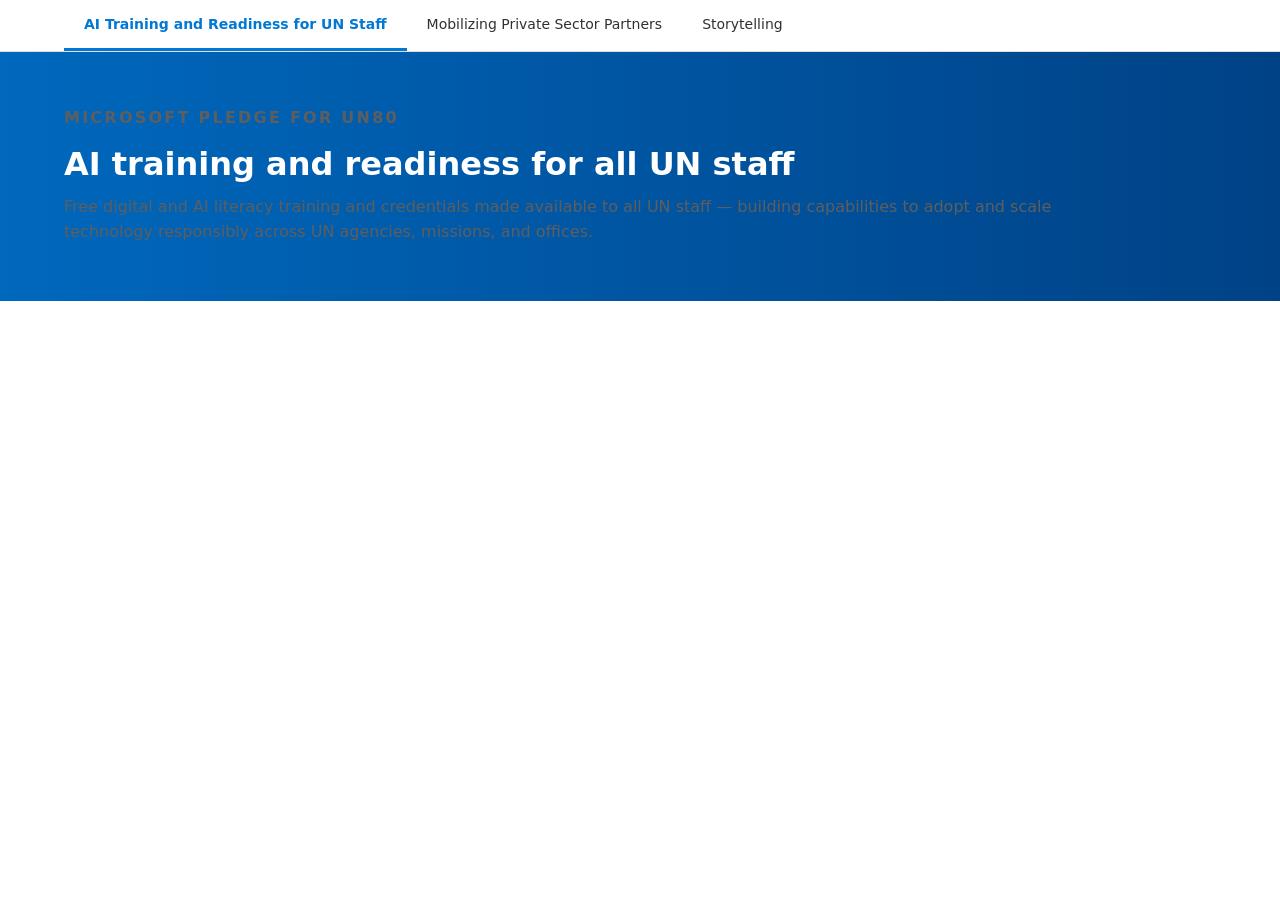
==== index.html @ 145be405 "Change title and add redirect in index.html Updated the title and added a redirect meta tag to index" ====
<!DOCTYPE html>
<html lang="en">
<head>
  <meta charset="UTF-8">
  <meta name="viewport" content="width=device-width, initial-scale=1.0">
  <title>Redirecting...</title>
  <meta http-equiv="refresh" content="0; url=ai-training-readiness.html">
</head>
<body>
  <p>
    Redirecting to
    <a href="ai-training-readiness.html">AI Training and Readiness for UN Staff</a>.
  </p>
</body>
</html>
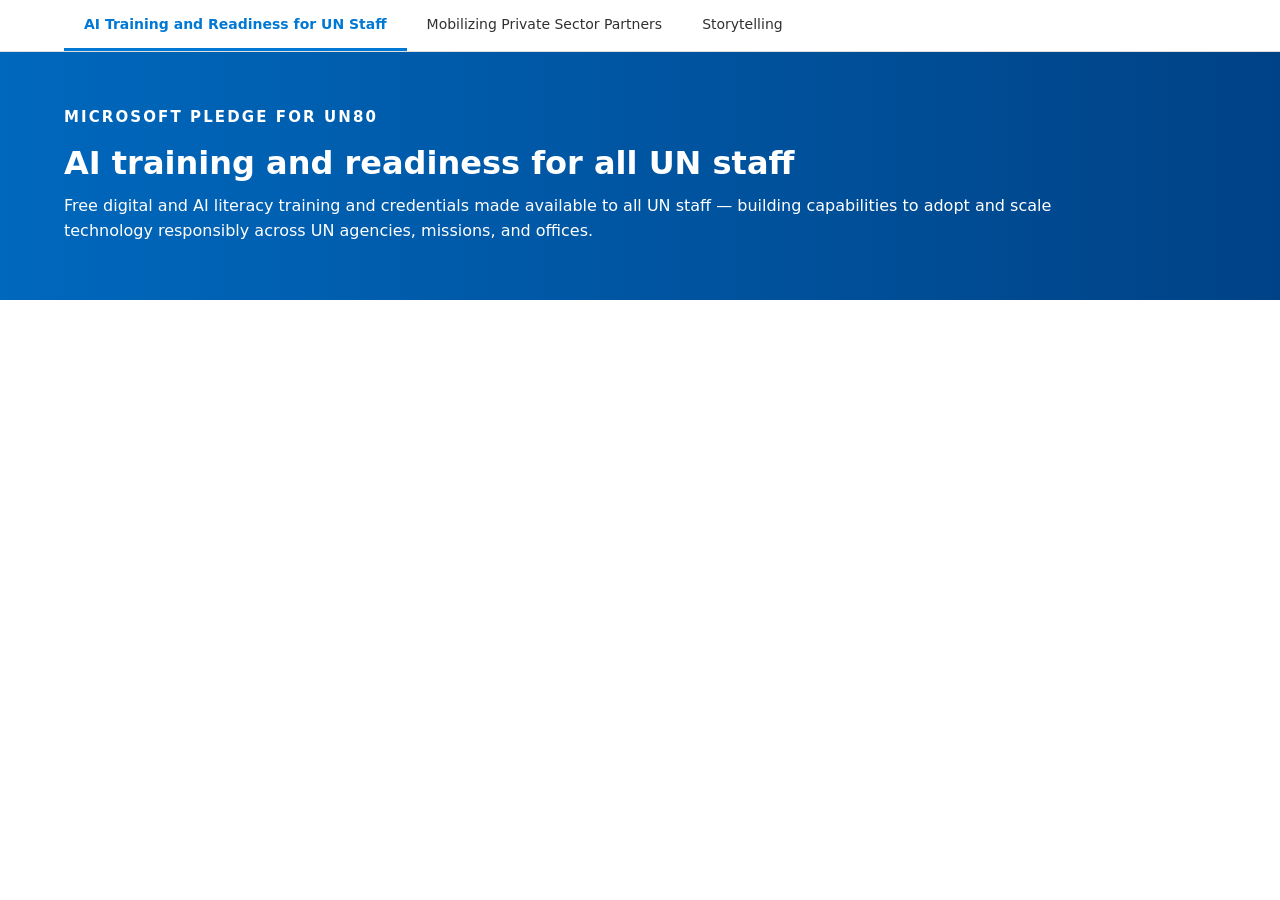
==== commit cc99ed21: "Revise index.html with new title and header Updated the title and added a navigation header with lin" ====
--- a/index.html
+++ b/index.html
@@ -3,13 +3,32 @@
 <head>
   <meta charset="UTF-8">
   <meta name="viewport" content="width=device-width, initial-scale=1.0">
-  <title>Redirecting...</title>
-  <meta http-equiv="refresh" content="0; url=ai-training-readiness.html">
+  <title>AI Training and Readiness for UN Staff</title>
+  <link rel="stylesheet" href="assets/styles.css">
 </head>
 <body>
-  <p>
-    Redirecting to
-    <a href="ai-training-readiness.html">AI Training and Readiness for UN Staff</a>.
-  </p>
+  <header>
+    <div class="header-inner">
+      <nav aria-label="Main navigation">
+        <ul class="nav-links">
+          <li><a href="index.html" class="active">AI Training and Readiness for UN Staff</a></li>
+          <li><a href="private-sector-partners.html">Mobilizing Private Sector Partners</a></li>
+          <li><a href="storytelling.html">Storytelling</a></li>
+        </ul>
+      </nav>
+    </div>
+  </header>
+
+  <main>
+    <section class="hero-banner">
+      <div class="content-wrap">
+        <p class="hero-kicker">MICROSOFT PLEDGE FOR UN80</p>
+        <h1>AI training and readiness for all UN staff</h1>
+        <p class="hero-description">
+          Free digital and AI literacy training and credentials made available to all UN staff — building capabilities to adopt and scale technology responsibly across UN agencies, missions, and offices.
+        </p>
+      </div>
+    </section>
+  </main>
 </body>
 </html>
--- a/assets/styles.css
+++ b/assets/styles.css
@@ -0,0 +1,125 @@
+*, *::before, *::after {
+  box-sizing: border-box;
+  margin: 0;
+  padding: 0;
+}
+
+body {
+  font-family: 'Segoe UI', system-ui, -apple-system, BlinkMacSystemFont, sans-serif;
+  color: #323130;
+  background: #ffffff;
+}
+
+header {
+  background: #ffffff;
+  border-bottom: 1px solid #e1dfdd;
+  position: sticky;
+  top: 0;
+  z-index: 100;
+}
+
+.header-inner {
+  max-width: 1200px;
+  margin: 0 auto;
+  padding: 0 24px;
+}
+
+.nav-links {
+  display: flex;
+  list-style: none;
+  flex-wrap: wrap;
+}
+
+.nav-links a {
+  display: block;
+  font-size: 14px;
+  color: #323130;
+  text-decoration: none;
+  padding: 16px 20px;
+  border-bottom: 3px solid transparent;
+  font-weight: 400;
+  transition: color 0.15s, border-color 0.15s;
+}
+
+.nav-links a:hover {
+  color: #0078d4;
+}
+
+.nav-links a.active {
+  color: #0078d4;
+  font-weight: 600;
+  border-bottom-color: #0078d4;
+}
+
+.content-wrap {
+  max-width: 1200px;
+  margin: 0 auto;
+  padding: 64px 24px;
+}
+
+.content-wrap h1 {
+  font-size: 32px;
+  font-weight: 700;
+  color: #323130;
+  margin-bottom: 16px;
+}
+
+.content-wrap p {
+  font-size: 16px;
+  color: #605e5c;
+}
+
+.hero-banner {
+  background: linear-gradient(90deg, #0068BD 0%, #004286 100%);
+  color: #ffffff;
+}
+
+.hero-banner .content-wrap {
+  padding-top: 56px;
+  padding-bottom: 56px;
+}
+
+.hero-banner .content-wrap h1,
+.hero-banner .content-wrap p,
+.hero-banner .content-wrap .hero-kicker,
+.hero-banner .content-wrap .hero-description {
+  color: #ffffff !important;
+}
+
+.hero-banner h1 {
+  max-width: 900px;
+  margin-bottom: 12px;
+}
+
+.hero-banner .hero-kicker {
+  font-size: 15px;
+  font-weight: 700;
+  letter-spacing: 0.14em;
+  margin-bottom: 18px;
+}
+
+.hero-banner .hero-description {
+  max-width: 1040px;
+  line-height: 1.55;
+}
+
+@media (max-width: 768px) {
+  .header-inner {
+    padding: 0 16px;
+  }
+
+  .nav-links a {
+    padding: 12px 14px;
+    font-size: 13px;
+  }
+
+  .content-wrap {
+    padding: 40px 16px;
+  }
+
+  .content-wrap h1 {
+    font-size: 24px;
+  }
+}
+
+
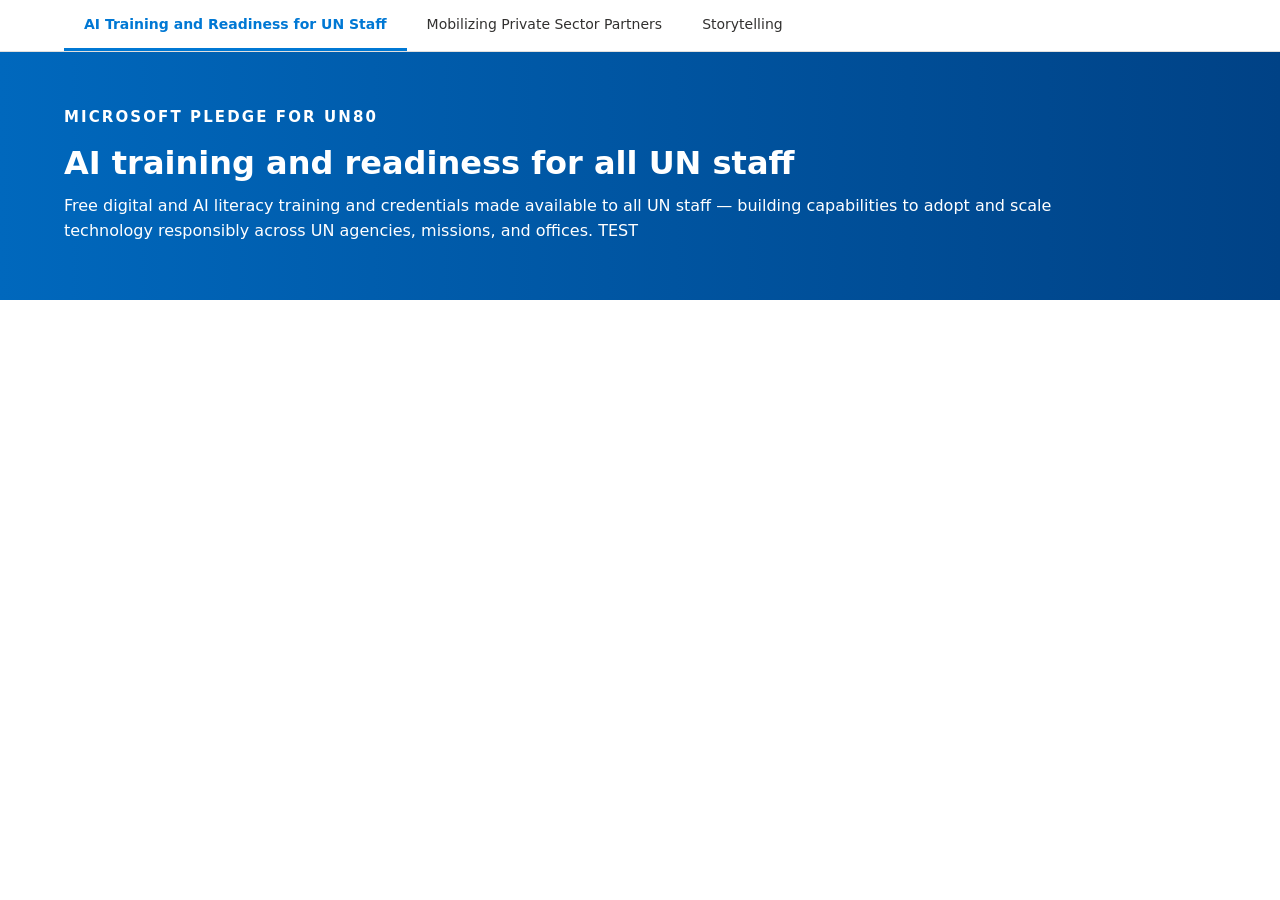
==== commit 3e6932dc: "Update index.html" ====
--- a/index.html
+++ b/index.html
@@ -11,7 +11,7 @@
     <div class="header-inner">
       <nav aria-label="Main navigation">
         <ul class="nav-links">
-          <li><a href="index.html" class="active">AI Training and Readiness for UN Staff</a></li>
+          <li><a href="ai-training-readiness.html" class="active">AI Training and Readiness for UN Staff</a></li>
           <li><a href="private-sector-partners.html">Mobilizing Private Sector Partners</a></li>
           <li><a href="storytelling.html">Storytelling</a></li>
         </ul>
@@ -25,7 +25,7 @@
         <p class="hero-kicker">MICROSOFT PLEDGE FOR UN80</p>
         <h1>AI training and readiness for all UN staff</h1>
         <p class="hero-description">
-          Free digital and AI literacy training and credentials made available to all UN staff — building capabilities to adopt and scale technology responsibly across UN agencies, missions, and offices.
+          Free digital and AI literacy training and credentials made available to all UN staff — building capabilities to adopt and scale technology responsibly across UN agencies, missions, and offices. TEST
         </p>
       </div>
     </section>
--- a/assets/styles.css
+++ b/assets/styles.css
@@ -80,9 +80,7 @@
 }
 
 .hero-banner .content-wrap h1,
-.hero-banner .content-wrap p,
-.hero-banner .content-wrap .hero-kicker,
-.hero-banner .content-wrap .hero-description {
+.hero-banner .content-wrap p {
   color: #ffffff !important;
 }
 
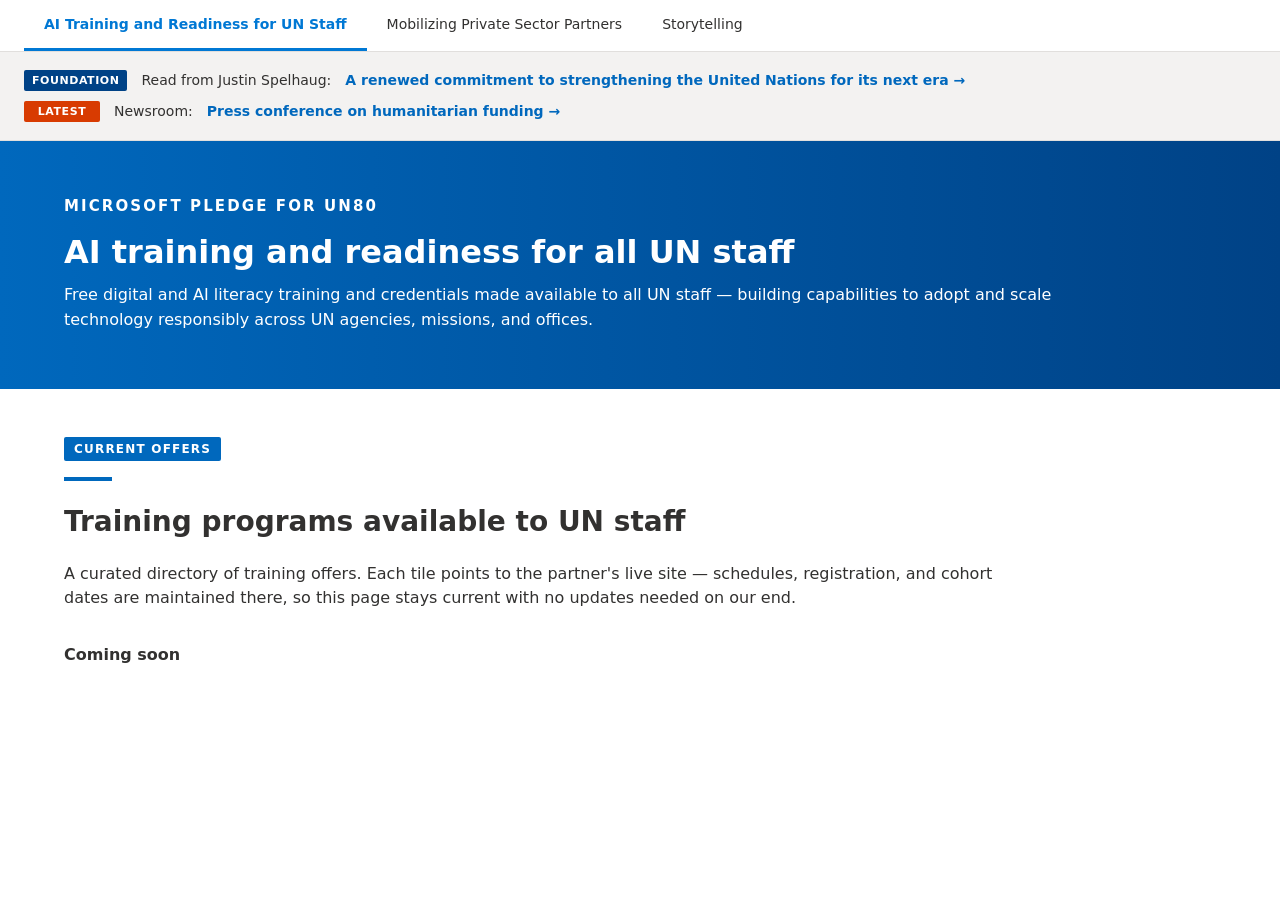
==== commit 1a4fa6b7: "Add announcement section and update hero banner" ====
--- a/index.html
+++ b/index.html
@@ -20,15 +20,50 @@
   </header>
 
   <main>
-    <section class="hero-banner">
-      <div class="content-wrap">
-        <p class="hero-kicker">MICROSOFT PLEDGE FOR UN80</p>
-        <h1>AI training and readiness for all UN staff</h1>
-        <p class="hero-description">
-          Free digital and AI literacy training and credentials made available to all UN staff — building capabilities to adopt and scale technology responsibly across UN agencies, missions, and offices. TEST
-        </p>
+<section class="announcement-strip">
+    <div class="content-wrap">
+      <div class="announcement-row">
+        <span class="announcement-label foundation">FOUNDATION</span>
+        <span class="announcement-text">Read from Justin Spelhaug:</span>
+        <a href="#" class="announcement-link">
+          A renewed commitment to strengthening the United Nations for its next era →
+        </a>
       </div>
-    </section>
-  </main>
+
+      <div class="announcement-row">
+        <span class="announcement-label latest">LATEST</span>
+        <span class="announcement-text">Newsroom:</span>
+        <a href="#" class="announcement-link">
+          Press conference on humanitarian funding →
+        </a>
+      </div>
+    </div>
+  </section>
+    
+  <section class="hero-banner">
+    <div class="content-wrap">
+      <p class="hero-kicker">MICROSOFT PLEDGE FOR UN80</p>
+      <h1>AI training and readiness for all UN staff</h1>
+      <p class="hero-description">
+        Free digital and AI literacy training and credentials made available to all UN staff — building capabilities to adopt and scale technology responsibly across UN agencies, missions, and offices.
+      </p>
+    </div>
+  </section>
+
+  <section class="offers-section">
+    <div class="content-wrap">
+      <p class="section-label">CURRENT OFFERS</p>
+      <div class="section-rule"></div>
+
+      <h2>Training programs available to UN staff</h2>
+
+      <p>
+        A curated directory of training offers. Each tile points to the partner's live site — schedules, registration, and cohort dates are maintained there, so this page stays current with no updates needed on our end.
+      </p>
+
+      <p class="coming-soon">Coming soon</p>
+    </div>
+  </section>
+</main>
 </body>
 </html>
--- a/assets/styles.css
+++ b/assets/styles.css
@@ -19,7 +19,7 @@
 }
 
 .header-inner {
-  max-width: 1200px;
+  max-width: 1360px;
   margin: 0 auto;
   padding: 0 24px;
 }
@@ -69,6 +69,66 @@
   color: #605e5c;
 }
 
+.announcement-strip {
+  background: #f3f2f1;
+  border-bottom: 1px solid #e1dfdd;
+}
+
+.announcement-strip .content-wrap {
+  max-width: 1360px;
+  padding-top: 18px;
+  padding-bottom: 18px;
+}
+
+.announcement-row {
+  display: flex;
+  align-items: center;
+  gap: 14px;
+  font-size: 14px;
+  line-height: 1.35;
+}
+
+.announcement-row + .announcement-row {
+  margin-top: 10px;
+}
+
+.announcement-label {
+  display: inline-block;
+  min-width: 76px;
+  color: #ffffff;
+  font-size: 11px;
+  font-weight: 700;
+  letter-spacing: 0.05em;
+  text-align: center;
+  padding: 5px 8px;
+  border-radius: 2px;
+  line-height: 1;
+}
+
+.announcement-label.foundation {
+  background: #004286;
+}
+
+.announcement-label.latest {
+  background: #d83b01;
+}
+
+.announcement-text {
+  color: #323130;
+}
+
+.announcement-link {
+  color: #0068BD;
+  font-weight: 600;
+  text-decoration: none;
+  font-size: 14px;
+}
+
+.announcement-link:hover {
+  text-decoration: underline;
+}
+
+
 .hero-banner {
   background: linear-gradient(90deg, #0068BD 0%, #004286 100%);
   color: #ffffff;
@@ -80,13 +140,16 @@
 }
 
 .hero-banner .content-wrap h1,
-.hero-banner .content-wrap p {
-  color: #ffffff !important;
+.hero-banner .content-wrap p,
+.hero-banner .content-wrap .hero-kicker,
+.hero-banner .content-wrap .hero-description {
+  color: #ffffff;
 }
 
 .hero-banner h1 {
   max-width: 900px;
   margin-bottom: 12px;
+  font-weight: 650;
 }
 
 .hero-banner .hero-kicker {
@@ -94,11 +157,132 @@
   font-weight: 700;
   letter-spacing: 0.14em;
   margin-bottom: 18px;
+  color: #E6EFF8;
 }
 
 .hero-banner .hero-description {
   max-width: 1040px;
   line-height: 1.55;
+  font-weight: 200;
+  color: #ffffff;
+}
+
+.offers-section .content-wrap {
+  padding-top: 48px;
+}
+
+.offers-section .section-label {
+  display: inline-block;
+  background: #0068BD;
+  color: #ffffff;
+  font-size: 12px;
+  font-weight: 700;
+  letter-spacing: 0.1em;
+  padding: 6px 10px;
+  border-radius: 2px;
+  margin-bottom: 16px;
+  max-width: none;
+  line-height: 1;
+}
+
+.section-rule {
+  width: 48px;
+  height: 4px;
+  background: #0068BD;
+  margin-bottom: 24px;
+}
+
+.offers-section h2 {
+  font-size: 28px;
+  font-weight: 600;
+  color: #323130;
+  margin-bottom: 24px;
+}
+
+.offers-section .content-wrap > p:not(.section-label) {
+  max-width: 960px;
+  line-height: 1.55;
+  color: #323130;
+}
+
+.coming-soon {
+  margin-top: 32px;
+  font-weight: 600;
+  color: #605e5c;
+}
+
+.partner-grid {
+  display: grid;
+  grid-template-columns: repeat(3, 1fr);
+  gap: 24px;
+  margin-top: 40px;
+}
+
+.partner-card {
+  border: 1px solid #e1dfdd;
+  background: #ffffff;
+}
+
+.partner-logo-placeholder {
+  min-height: 150px;
+  background: #f3f2f1;
+  border-bottom: 1px solid #e1dfdd;
+  display: flex;
+  align-items: center;
+  justify-content: center;
+  color: #605e5c;
+  font-size: 14px;
+  font-weight: 600;
+}
+
+.partner-card-body {
+  padding: 24px;
+}
+
+.partner-card h3 {
+  font-size: 22px;
+  font-weight: 600;
+  color: #323130;
+  margin-bottom: 12px;
+}
+
+.partner-card p {
+  line-height: 1.55;
+  color: #323130;
+}
+
+.partner-meta {
+  border-top: 1px solid #e1dfdd;
+  margin-top: 24px;
+  padding-top: 18px;
+}
+
+.partner-contact-label {
+  font-size: 12px;
+  font-weight: 700;
+  letter-spacing: 0.08em;
+  text-transform: uppercase;
+  color: #605e5c;
+  margin-bottom: 8px;
+}
+
+.partner-contact-name {
+  font-weight: 600;
+}
+
+.partner-link {
+  display: inline-block;
+  margin-top: 20px;
+  color: #0068BD;
+  font-weight: 600;
+  text-decoration: none;
+  border: 1px solid #0068BD;
+  padding: 9px 14px;
+  border-radius: 2px;
+}
+
+.partner-link:hover {
+  text-decoration: underline;
 }
 
 @media (max-width: 768px) {
@@ -118,6 +302,10 @@
   .content-wrap h1 {
     font-size: 24px;
   }
-}
-
-
+
+    .partner-grid {
+    grid-template-columns: 1fr;
+  }
+}
+
+
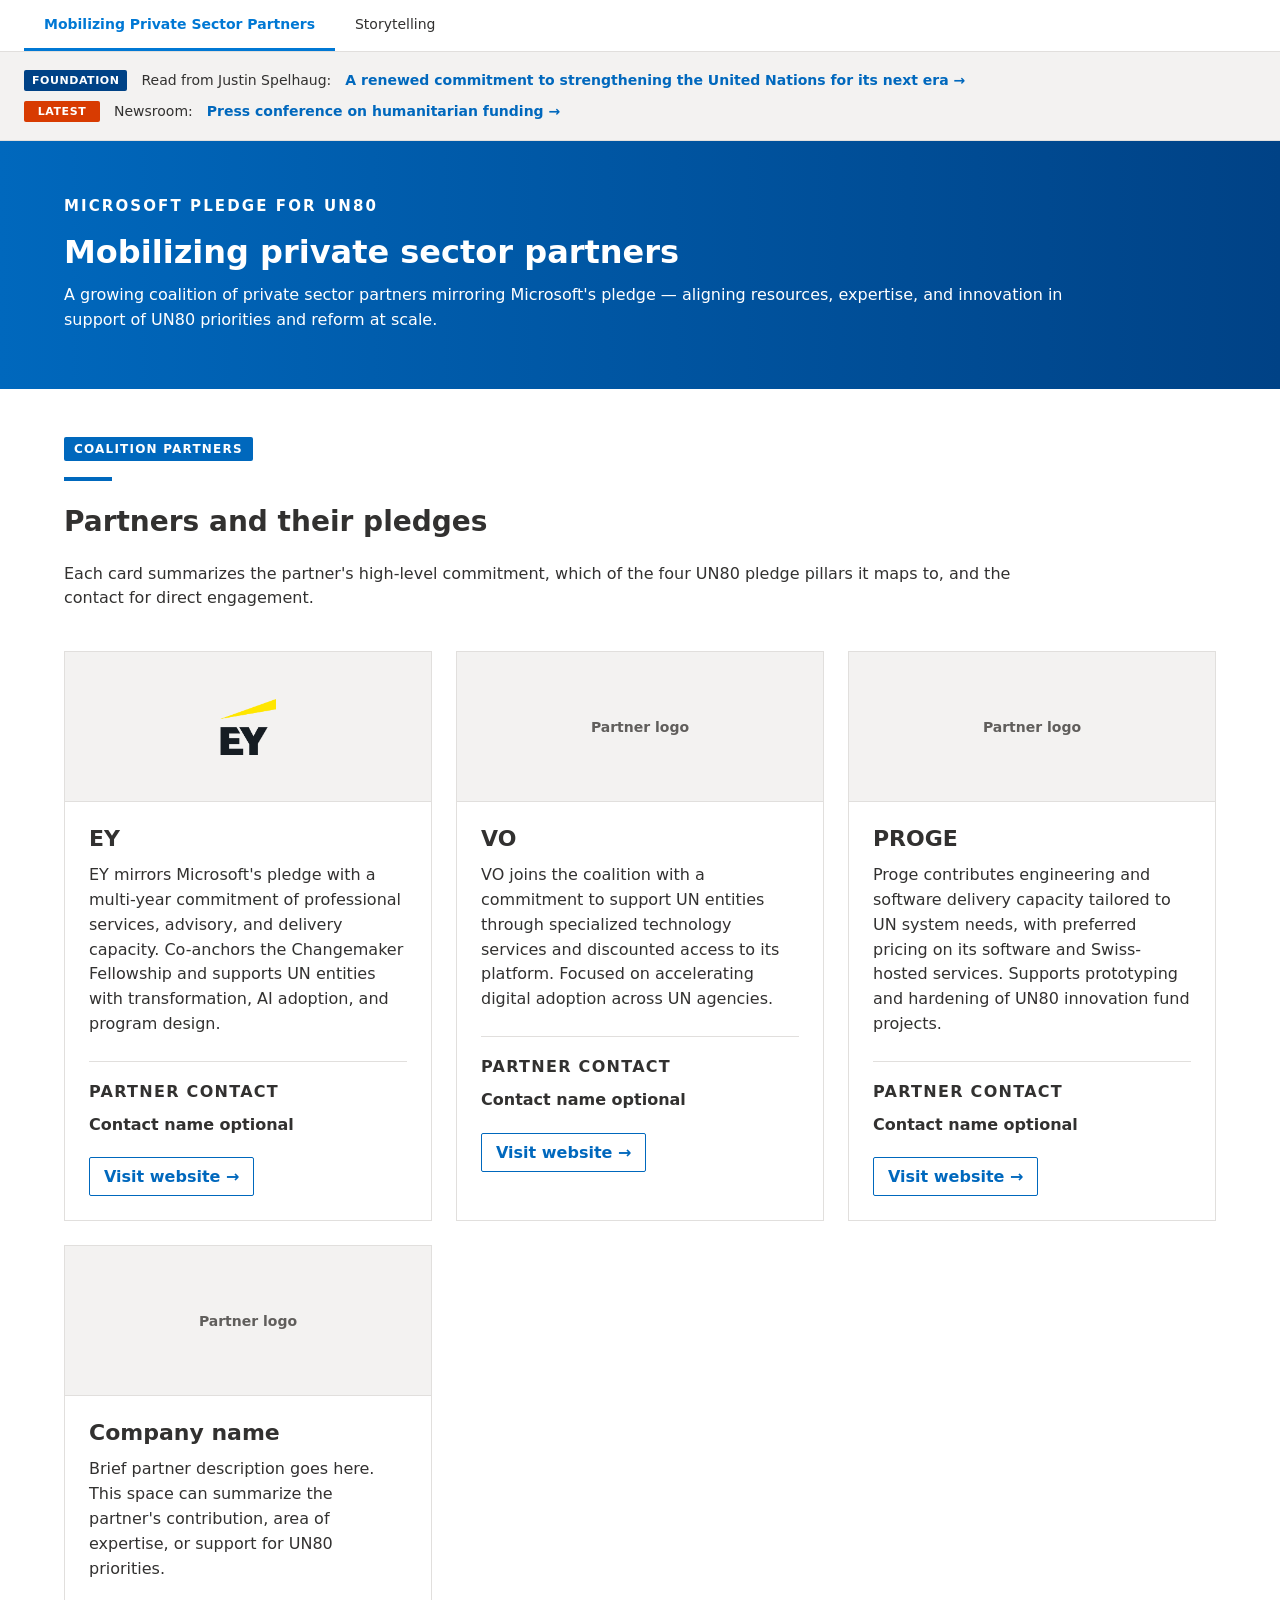
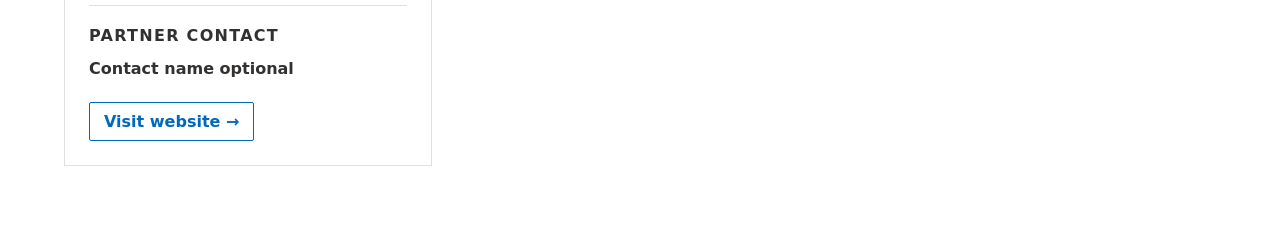
==== commit 26065bd8: "Update index.html" ====
--- a/index.html
+++ b/index.html
@@ -3,67 +3,147 @@
 <head>
   <meta charset="UTF-8">
   <meta name="viewport" content="width=device-width, initial-scale=1.0">
-  <title>AI Training and Readiness for UN Staff</title>
+  <title>Mobilizing Private Sector Partners</title>
   <link rel="stylesheet" href="assets/styles.css">
 </head>
 <body>
   <header>
     <div class="header-inner">
       <nav aria-label="Main navigation">
-        <ul class="nav-links">
-          <li><a href="ai-training-readiness.html" class="active">AI Training and Readiness for UN Staff</a></li>
-          <li><a href="private-sector-partners.html">Mobilizing Private Sector Partners</a></li>
-          <li><a href="storytelling.html">Storytelling</a></li>
-        </ul>
+       <ul class="nav-links">
+  <li><a href="private-sector-partners.html" class="active">Mobilizing Private Sector Partners</a></li>
+  <li><a href="storytelling.html">Storytelling</a></li>
+</ul>
       </nav>
     </div>
   </header>
 
   <main>
-<section class="announcement-strip">
-    <div class="content-wrap">
-      <div class="announcement-row">
-        <span class="announcement-label foundation">FOUNDATION</span>
-        <span class="announcement-text">Read from Justin Spelhaug:</span>
-        <a href="#" class="announcement-link">
-          A renewed commitment to strengthening the United Nations for its next era →
-        </a>
+    <section class="announcement-strip">
+      <div class="content-wrap">
+        <div class="announcement-row">
+          <span class="announcement-label foundation">FOUNDATION</span>
+          <span class="announcement-text">Read from Justin Spelhaug:</span>
+          <a href="#" class="announcement-link">
+            A renewed commitment to strengthening the United Nations for its next era →
+          </a>
+        </div>
+
+        <div class="announcement-row">
+          <span class="announcement-label latest">LATEST</span>
+          <span class="announcement-text">Newsroom:</span>
+          <a href="#" class="announcement-link">
+            Press conference on humanitarian funding →
+          </a>
+        </div>
       </div>
+    </section>
 
-      <div class="announcement-row">
-        <span class="announcement-label latest">LATEST</span>
-        <span class="announcement-text">Newsroom:</span>
-        <a href="#" class="announcement-link">
-          Press conference on humanitarian funding →
-        </a>
+    <section class="hero-banner">
+      <div class="content-wrap">
+        <p class="hero-kicker">MICROSOFT PLEDGE FOR UN80</p>
+        <h1>Mobilizing private sector partners</h1>
+        <p class="hero-description">
+          A growing coalition of private sector partners mirroring Microsoft's pledge — aligning resources, expertise, and innovation in support of UN80 priorities and reform at scale.
+        </p>
       </div>
+    </section>
+
+   <section class="offers-section">
+  <div class="content-wrap">
+    <p class="section-label">COALITION PARTNERS</p>
+    <div class="section-rule"></div>
+
+    <h2>Partners and their pledges</h2>
+
+    <p>
+      Each card summarizes the partner's high-level commitment, which of the four UN80 pledge pillars it maps to, and the contact for direct engagement.
+    </p>
+
+    <div class="partner-grid">
+      <article class="partner-card">
+        <div class="partner-logo-placeholder">
+          <img src="assets/images/ey-logo.png" alt="EY logo">
+        </div>
+
+        <div class="partner-card-body">
+          <h3>EY</h3>
+          <p>
+            EY mirrors Microsoft's pledge with a multi-year commitment of professional services, advisory, and delivery capacity. Co-anchors the Changemaker Fellowship and supports UN entities with transformation, AI adoption, and program design.
+          </p>
+
+          <div class="partner-meta">
+            <p class="partner-contact-label">Partner contact</p>
+            <p class="partner-contact-name">Contact name optional</p>
+          </div>
+
+          <a href="#" class="partner-link">Visit website →</a>
+        </div>
+      </article>
+
+      <article class="partner-card">
+        <div class="partner-logo-placeholder">
+          Partner logo
+        </div>
+
+        <div class="partner-card-body">
+          <h3>VO</h3>
+          <p>
+            VO joins the coalition with a commitment to support UN entities through specialized technology services and discounted access to its platform. Focused on accelerating digital adoption across UN agencies.
+          </p>
+
+          <div class="partner-meta">
+            <p class="partner-contact-label">Partner contact</p>
+            <p class="partner-contact-name">Contact name optional</p>
+          </div>
+
+          <a href="#" class="partner-link">Visit website →</a>
+        </div>
+      </article>
+
+      <article class="partner-card">
+        <div class="partner-logo-placeholder">
+          Partner logo
+        </div>
+
+        <div class="partner-card-body">
+          <h3>PROGE</h3>
+          <p>
+            Proge contributes engineering and software delivery capacity tailored to UN system needs, with preferred pricing on its software and Swiss-hosted services. Supports prototyping and hardening of UN80 innovation fund projects.
+          </p>
+
+          <div class="partner-meta">
+            <p class="partner-contact-label">Partner contact</p>
+            <p class="partner-contact-name">Contact name optional</p>
+          </div>
+
+          <a href="#" class="partner-link">Visit website →</a>
+        </div>
+      </article>
+
+      <article class="partner-card">
+  <div class="partner-logo-placeholder">
+    Partner logo
+  </div>
+
+  <div class="partner-card-body">
+    <h3>Company name</h3>
+    <p>
+      Brief partner description goes here. This space can summarize the partner's contribution, area of expertise, or support for UN80 priorities.
+    </p>
+
+    <div class="partner-meta">
+      <p class="partner-contact-label">Partner contact</p>
+      <p class="partner-contact-name">Contact name optional</p>
     </div>
-  </section>
-    
-  <section class="hero-banner">
-    <div class="content-wrap">
-      <p class="hero-kicker">MICROSOFT PLEDGE FOR UN80</p>
-      <h1>AI training and readiness for all UN staff</h1>
-      <p class="hero-description">
-        Free digital and AI literacy training and credentials made available to all UN staff — building capabilities to adopt and scale technology responsibly across UN agencies, missions, and offices.
-      </p>
+
+    <a href="#" class="partner-link">Visit website →</a>
+  </div>
+</article>
+      
     </div>
-  </section>
-
-  <section class="offers-section">
-    <div class="content-wrap">
-      <p class="section-label">CURRENT OFFERS</p>
-      <div class="section-rule"></div>
-
-      <h2>Training programs available to UN staff</h2>
-
-      <p>
-        A curated directory of training offers. Each tile points to the partner's live site — schedules, registration, and cohort dates are maintained there, so this page stays current with no updates needed on our end.
-      </p>
-
-      <p class="coming-soon">Coming soon</p>
-    </div>
-  </section>
-</main>
+  </div>
+</section>
+  </main>
 </body>
 </html>
--- a/assets/styles.css
+++ b/assets/styles.css
@@ -235,6 +235,15 @@
   font-weight: 600;
 }
 
+.partner-logo-placeholder img {
+  max-width: 90px;
+  max-height: 56px;
+  width: auto;
+  height: auto;
+  display: block;
+  object-fit: contain;
+}
+
 .partner-card-body {
   padding: 24px;
 }
@@ -285,6 +294,95 @@
   text-decoration: underline;
 }
 
+.story-grid {
+  display: grid;
+  grid-template-columns: repeat(2, 1fr);
+  gap: 24px;
+  margin-top: 40px;
+}
+
+.story-card {
+  border: 1px solid #e1dfdd;
+  background: #ffffff;
+}
+
+.story-image-placeholder {
+  min-height: 220px;
+  background: linear-gradient(180deg, #e1dfdd 0%, #8a8886 100%);
+  border-bottom: 6px solid #0068BD;
+  display: flex;
+  align-items: flex-end;
+  padding: 20px;
+}
+
+.story-image-placeholder span {
+  color: #ffffff;
+  font-size: 14px;
+  font-weight: 700;
+  letter-spacing: 0.12em;
+  text-transform: uppercase;
+}
+
+.story-card-body {
+  padding: 28px;
+}
+
+.story-meta-row {
+  display: flex;
+  align-items: center;
+  gap: 16px;
+  margin-bottom: 22px;
+  flex-wrap: wrap;
+}
+
+.story-type {
+  display: inline-block;
+  background: #0068BD;
+  color: #ffffff;
+  font-size: 13px;
+  font-weight: 700;
+  letter-spacing: 0.08em;
+  text-transform: uppercase;
+  padding: 8px 14px;
+  border-radius: 2px;
+}
+
+.story-date {
+  color: #605e5c;
+  font-size: 15px;
+}
+
+.story-card h3 {
+  font-size: 24px;
+  font-weight: 600;
+  color: #323130;
+  line-height: 1.25;
+  margin-bottom: 18px;
+}
+
+.story-card p {
+  color: #323130;
+  line-height: 1.55;
+}
+
+.story-link {
+  display: flex;
+  justify-content: space-between;
+  gap: 16px;
+  align-items: center;
+  margin-top: 28px;
+  background: #0068BD;
+  color: #ffffff;
+  text-decoration: none;
+  font-weight: 600;
+  padding: 14px 18px;
+  border-radius: 2px;
+}
+
+.story-link:hover {
+  background: #004286;
+}
+
 @media (max-width: 768px) {
   .header-inner {
     padding: 0 16px;
@@ -306,6 +404,15 @@
     .partner-grid {
     grid-template-columns: 1fr;
   }
-}
-
-
+
+    .story-grid {
+    grid-template-columns: 1fr;
+  }
+
+  .story-link {
+    flex-direction: column;
+    align-items: flex-start;
+  }
+}
+
+
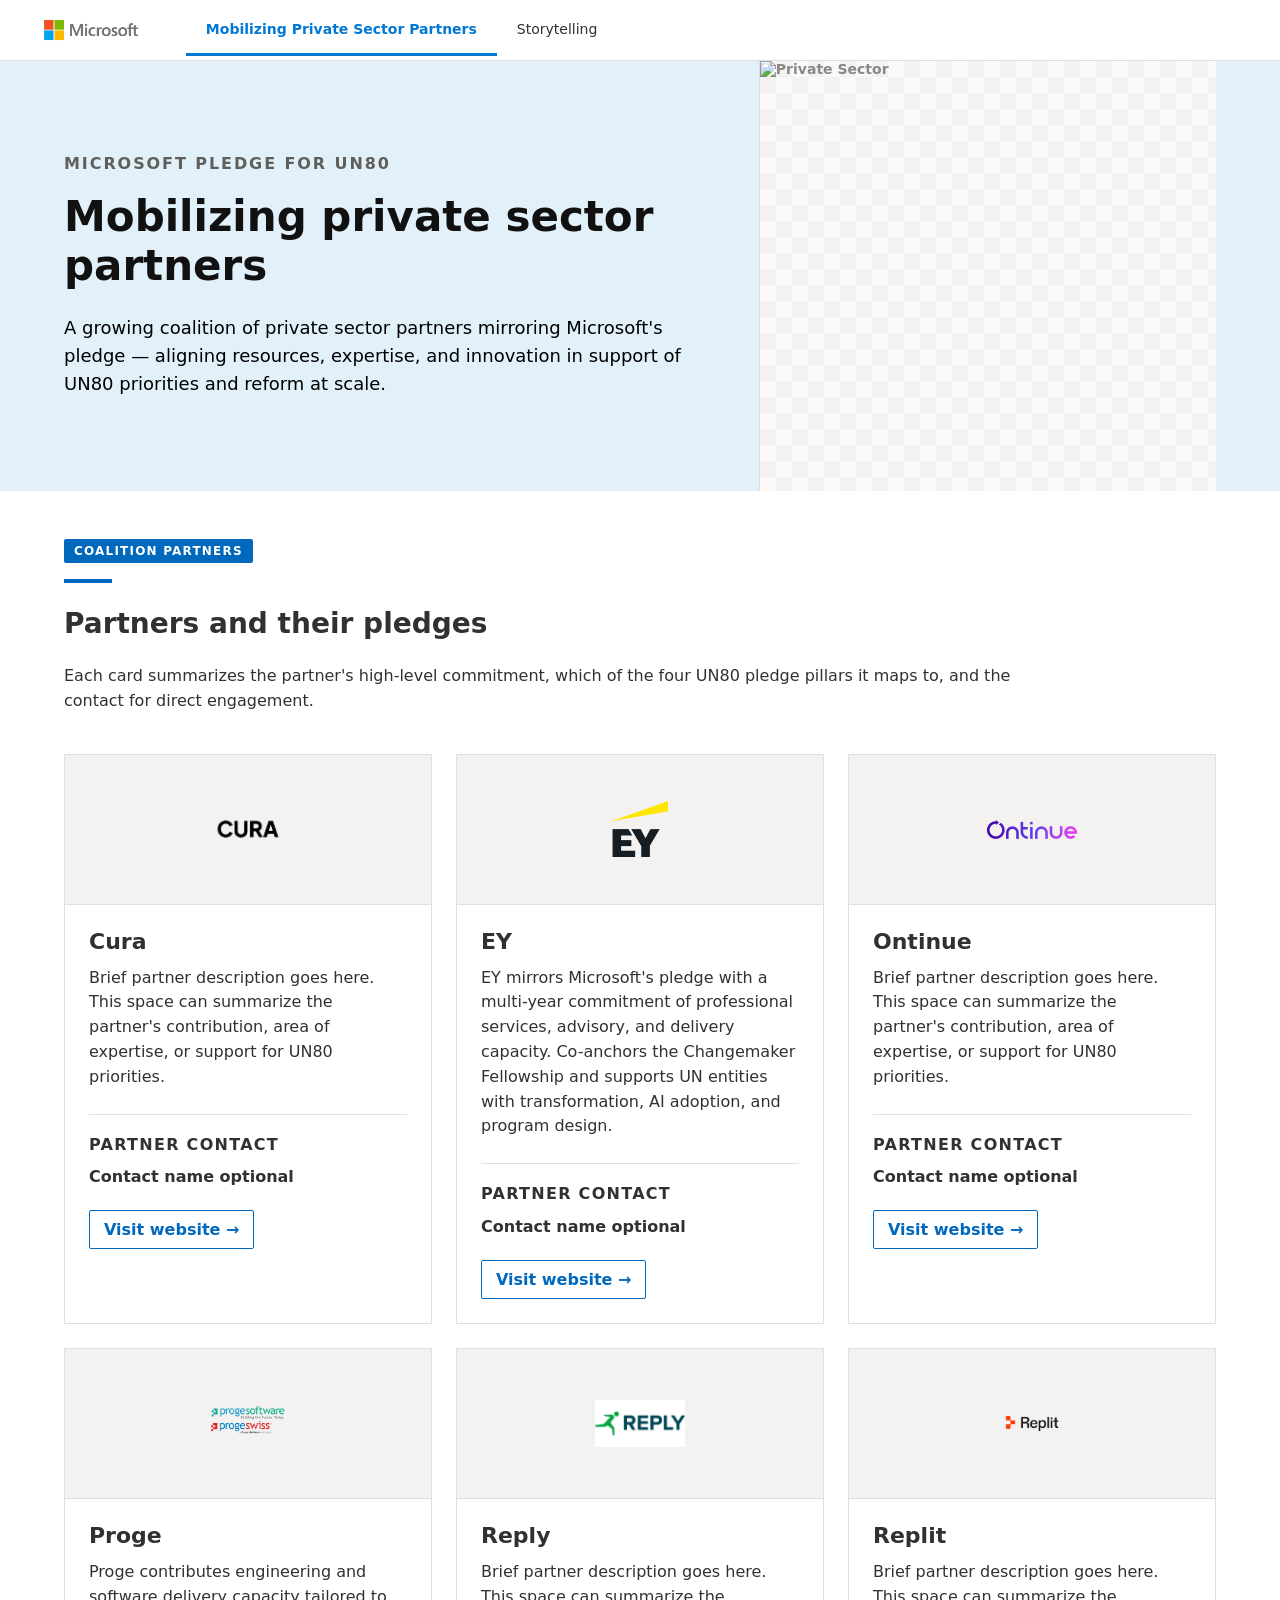
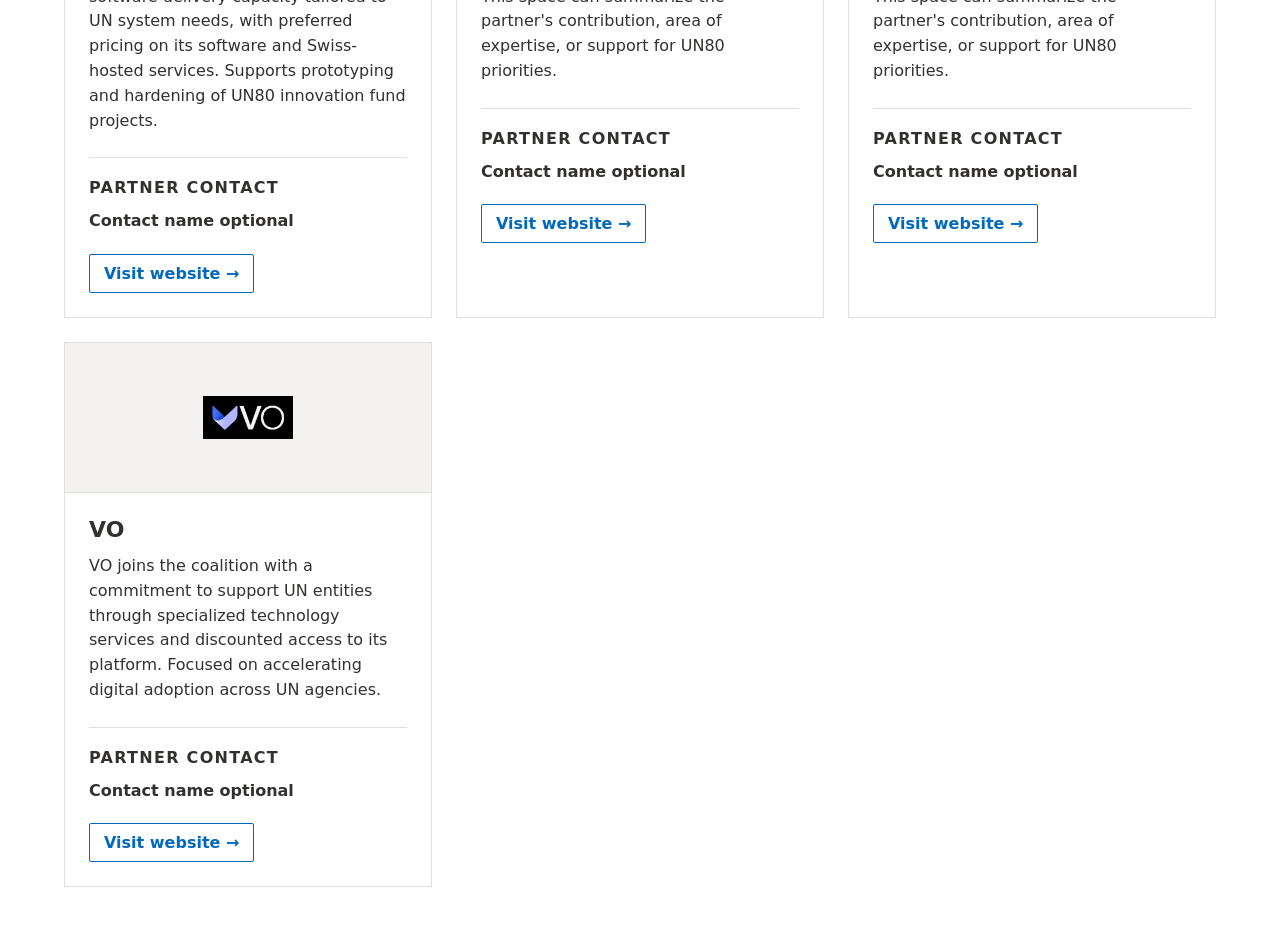
==== commit 790e7c59: "Update index.html" ====
--- a/index.html
+++ b/index.html
@@ -7,47 +7,39 @@
   <link rel="stylesheet" href="assets/styles.css">
 </head>
 <body>
-  <header>
-    <div class="header-inner">
-      <nav aria-label="Main navigation">
-       <ul class="nav-links">
-  <li><a href="private-sector-partners.html" class="active">Mobilizing Private Sector Partners</a></li>
-  <li><a href="storytelling.html">Storytelling</a></li>
-</ul>
-      </nav>
-    </div>
-  </header>
+<header>
+  <div class="header-inner">
+    <a href="index.html" class="brand-logo" aria-label="Microsoft home">
+      <img src="assets/images/Microsoft-logo.png" alt="Microsoft logo">
+    </a>
+
+    <nav aria-label="Main navigation">
+      <ul class="nav-links">
+        <li><a href="index.html" class="active">Mobilizing Private Sector Partners</a></li>
+        <li><a href="storytelling.html">Storytelling</a></li>
+      </ul>
+    </nav>
+  </div>
+</header>
 
   <main>
-    <section class="announcement-strip">
-      <div class="content-wrap">
-        <div class="announcement-row">
-          <span class="announcement-label foundation">FOUNDATION</span>
-          <span class="announcement-text">Read from Justin Spelhaug:</span>
-          <a href="#" class="announcement-link">
-            A renewed commitment to strengthening the United Nations for its next era →
-          </a>
-        </div>
-
-        <div class="announcement-row">
-          <span class="announcement-label latest">LATEST</span>
-          <span class="announcement-text">Newsroom:</span>
-          <a href="#" class="announcement-link">
-            Press conference on humanitarian funding →
-          </a>
-        </div>
+  <section class="page-hero page-hero-partners">
+  <div class="content-wrap page-hero-layout">
+    <div class="page-hero-copy">
+      <p class="page-hero-kicker">MICROSOFT PLEDGE FOR UN80</p>
+      <h1>Mobilizing private sector partners</h1>
+      <p class="page-hero-description">
+        A growing coalition of private sector partners mirroring Microsoft's pledge — aligning resources, expertise, and innovation in support of UN80 priorities and reform at scale.
+      </p>
+    </div>
+
+    <div class="page-hero-visual">
+      <div class="page-hero-image-placeholder">
+      <img src="assets/images/Private sector.jpg" alt="Private Sector">
       </div>
-    </section>
-
-    <section class="hero-banner">
-      <div class="content-wrap">
-        <p class="hero-kicker">MICROSOFT PLEDGE FOR UN80</p>
-        <h1>Mobilizing private sector partners</h1>
-        <p class="hero-description">
-          A growing coalition of private sector partners mirroring Microsoft's pledge — aligning resources, expertise, and innovation in support of UN80 priorities and reform at scale.
-        </p>
-      </div>
-    </section>
+    </div>
+  </div>
+</section>
 
    <section class="offers-section">
   <div class="content-wrap">
@@ -62,82 +54,142 @@
 
     <div class="partner-grid">
       <article class="partner-card">
-        <div class="partner-logo-placeholder">
-          <img src="assets/images/ey-logo.png" alt="EY logo">
-        </div>
-
-        <div class="partner-card-body">
-          <h3>EY</h3>
-          <p>
-            EY mirrors Microsoft's pledge with a multi-year commitment of professional services, advisory, and delivery capacity. Co-anchors the Changemaker Fellowship and supports UN entities with transformation, AI adoption, and program design.
-          </p>
-
-          <div class="partner-meta">
-            <p class="partner-contact-label">Partner contact</p>
-            <p class="partner-contact-name">Contact name optional</p>
-          </div>
-
-          <a href="#" class="partner-link">Visit website →</a>
-        </div>
-      </article>
-
-      <article class="partner-card">
-        <div class="partner-logo-placeholder">
-          Partner logo
-        </div>
-
-        <div class="partner-card-body">
-          <h3>VO</h3>
-          <p>
-            VO joins the coalition with a commitment to support UN entities through specialized technology services and discounted access to its platform. Focused on accelerating digital adoption across UN agencies.
-          </p>
-
-          <div class="partner-meta">
-            <p class="partner-contact-label">Partner contact</p>
-            <p class="partner-contact-name">Contact name optional</p>
-          </div>
-
-          <a href="#" class="partner-link">Visit website →</a>
-        </div>
-      </article>
-
-      <article class="partner-card">
-        <div class="partner-logo-placeholder">
-          Partner logo
-        </div>
-
-        <div class="partner-card-body">
-          <h3>PROGE</h3>
-          <p>
-            Proge contributes engineering and software delivery capacity tailored to UN system needs, with preferred pricing on its software and Swiss-hosted services. Supports prototyping and hardening of UN80 innovation fund projects.
-          </p>
-
-          <div class="partner-meta">
-            <p class="partner-contact-label">Partner contact</p>
-            <p class="partner-contact-name">Contact name optional</p>
-          </div>
-
-          <a href="#" class="partner-link">Visit website →</a>
-        </div>
-      </article>
-
-      <article class="partner-card">
-  <div class="partner-logo-placeholder">
-    Partner logo
-  </div>
-
-  <div class="partner-card-body">
-    <h3>Company name</h3>
-    <p>
-      Brief partner description goes here. This space can summarize the partner's contribution, area of expertise, or support for UN80 priorities.
-    </p>
-
-    <div class="partner-meta">
-      <p class="partner-contact-label">Partner contact</p>
-      <p class="partner-contact-name">Contact name optional</p>
-    </div>
-
-    <a href="#" class="partner-link">Visit website →</a>
+  <div class="partner-logo-placeholder">
+    <img src="assets/images/Cura-logo.png" alt="Cura logo">
+  </div>
+
+  <div class="partner-card-body">
+    <h3>Cura</h3>
+    <p>
+      Brief partner description goes here. This space can summarize the partner's contribution, area of expertise, or support for UN80 priorities.
+    </p>
+
+    <div class="partner-meta">
+      <p class="partner-contact-label">Partner contact</p>
+      <p class="partner-contact-name">Contact name optional</p>
+    </div>
+
+    <a href="https://cura-im.com/" class="partner-link" target="_blank" rel="noopener noreferrer">Visit website →</a>
+  </div>
+</article>
+
+<article class="partner-card">
+  <div class="partner-logo-placeholder">
+    <img src="assets/images/ey-logo.png" alt="EY logo">
+  </div>
+
+  <div class="partner-card-body">
+    <h3>EY</h3>
+    <p>
+      EY mirrors Microsoft's pledge with a multi-year commitment of professional services, advisory, and delivery capacity. Co-anchors the Changemaker Fellowship and supports UN entities with transformation, AI adoption, and program design.
+    </p>
+
+    <div class="partner-meta">
+      <p class="partner-contact-label">Partner contact</p>
+      <p class="partner-contact-name">Contact name optional</p>
+    </div>
+
+    <a href="https://www.ey.com" class="partner-link" target="_blank" rel="noopener noreferrer">Visit website →</a>
+  </div>
+</article>
+
+<article class="partner-card">
+  <div class="partner-logo-placeholder">
+    <img src="assets/images/Ontinue-Logo.png" alt="Ontinue logo">
+  </div>
+
+  <div class="partner-card-body">
+    <h3>Ontinue</h3>
+    <p>
+      Brief partner description goes here. This space can summarize the partner's contribution, area of expertise, or support for UN80 priorities.
+    </p>
+
+    <div class="partner-meta">
+      <p class="partner-contact-label">Partner contact</p>
+      <p class="partner-contact-name">Contact name optional</p>
+    </div>
+
+    <a href="https://www.ontinue.com/" class="partner-link" target="_blank" rel="noopener noreferrer">Visit website →</a>
+  </div>
+</article>
+
+<article class="partner-card">
+  <div class="partner-logo-placeholder">
+    <img src="assets/images/progesoftware-logo.png" alt="Proge logo">
+  </div>
+
+  <div class="partner-card-body">
+    <h3>Proge</h3>
+    <p>
+      Proge contributes engineering and software delivery capacity tailored to UN system needs, with preferred pricing on its software and Swiss-hosted services. Supports prototyping and hardening of UN80 innovation fund projects.
+    </p>
+
+    <div class="partner-meta">
+      <p class="partner-contact-label">Partner contact</p>
+      <p class="partner-contact-name">Contact name optional</p>
+    </div>
+
+    <a href="https://3p.progesoftware.it/" class="partner-link" target="_blank" rel="noopener noreferrer">Visit website →</a>
+  </div>
+</article>
+
+<article class="partner-card">
+  <div class="partner-logo-placeholder">
+    <img src="assets/images/Reply-Logo.png" alt="Reply logo">
+  </div>
+
+  <div class="partner-card-body">
+    <h3>Reply</h3>
+    <p>
+      Brief partner description goes here. This space can summarize the partner's contribution, area of expertise, or support for UN80 priorities.
+    </p>
+
+    <div class="partner-meta">
+      <p class="partner-contact-label">Partner contact</p>
+      <p class="partner-contact-name">Contact name optional</p>
+    </div>
+
+    <a href="https://www.reply.com" class="partner-link" target="_blank" rel="noopener noreferrer">Visit website →</a>
+  </div>
+</article>
+
+<article class="partner-card">
+  <div class="partner-logo-placeholder">
+    <img src="assets/images/Replit-Logo.png" alt="Replit logo">
+  </div>
+
+  <div class="partner-card-body">
+    <h3>Replit</h3>
+    <p>
+      Brief partner description goes here. This space can summarize the partner's contribution, area of expertise, or support for UN80 priorities.
+    </p>
+
+    <div class="partner-meta">
+      <p class="partner-contact-label">Partner contact</p>
+      <p class="partner-contact-name">Contact name optional</p>
+    </div>
+
+    <a href="https://replit.com/" class="partner-link" target="_blank" rel="noopener noreferrer">Visit website →</a>
+  </div>
+</article>
+
+<article class="partner-card">
+  <div class="partner-logo-placeholder">
+    <img src="assets/images/VO-Logo.png" alt="VO logo">
+  </div>
+
+  <div class="partner-card-body">
+    <h3>VO</h3>
+    <p>
+      VO joins the coalition with a commitment to support UN entities through specialized technology services and discounted access to its platform. Focused on accelerating digital adoption across UN agencies.
+    </p>
+
+    <div class="partner-meta">
+      <p class="partner-contact-label">Partner contact</p>
+      <p class="partner-contact-name">Contact name optional</p>
+    </div>
+
+    <a href="https://www.idbyvo.com/" class="partner-link" target="_blank" rel="noopener noreferrer">Visit website →</a>
   </div>
 </article>
       
--- a/assets/styles.css
+++ b/assets/styles.css
@@ -22,6 +22,21 @@
   max-width: 1360px;
   margin: 0 auto;
   padding: 0 24px;
+  display: flex;
+  align-items: center;
+  gap: 28px;
+}
+
+.brand-logo {
+  display: flex;
+  align-items: center;
+  flex-shrink: 0;
+}
+
+.brand-logo img {
+  height: 60px;
+  width: auto;
+  display: block;
 }
 
 .nav-links {
@@ -128,43 +143,97 @@
   text-decoration: underline;
 }
 
-
-.hero-banner {
-  background: linear-gradient(90deg, #0068BD 0%, #004286 100%);
-  color: #ffffff;
-}
-
-.hero-banner .content-wrap {
-  padding-top: 56px;
-  padding-bottom: 56px;
-}
-
-.hero-banner .content-wrap h1,
-.hero-banner .content-wrap p,
-.hero-banner .content-wrap .hero-kicker,
-.hero-banner .content-wrap .hero-description {
-  color: #ffffff;
-}
-
-.hero-banner h1 {
-  max-width: 900px;
-  margin-bottom: 12px;
-  font-weight: 650;
-}
-
-.hero-banner .hero-kicker {
-  font-size: 15px;
-  font-weight: 700;
-  letter-spacing: 0.14em;
-  margin-bottom: 18px;
-  color: #E6EFF8;
-}
-
-.hero-banner .hero-description {
-  max-width: 1040px;
+.page-hero {
+  color: #323130;
+}
+
+.page-hero-partners {
+  background: #E2F1F9;
+}
+
+.page-hero-storytelling {
+  background: #FFF8E5;
+}
+
+.page-hero-layout {
+  display: grid;
+  grid-template-columns: 1.45fr 1fr;
+  align-items: stretch;
+  gap: 32px;
+  padding-top: 0;
+  padding-bottom: 0;
+  min-height: 430px;
+}
+
+.page-hero-copy {
+  display: flex;
+  flex-direction: column;
+  justify-content: center;
+  padding: 72px 0;
+}
+
+.page-hero-kicker {
+  font-size: 14px;
+  font-weight: 700;
+  letter-spacing: 0.12em;
+  color: #323130;
+  margin-bottom: 20px;
+}
+
+.page-hero h1 {
+  color: #111111;
+  font-size: 42px;
+  line-height: 1.15;
+  font-weight: 600;
+  max-width: 760px;
+  margin-bottom: 24px;
+}
+
+.page-hero .page-hero-description {
+  color: #000000;
+  font-size: 18px;
   line-height: 1.55;
-  font-weight: 200;
-  color: #ffffff;
+  font-weight: 400;
+  max-width: 760px;
+}
+
+.page-hero-visual {
+  display: flex;
+  align-items: stretch;
+  justify-content: flex-end;
+}
+
+.page-hero-visual {
+  margin-right: 0;
+}
+
+.page-hero-image-placeholder {
+  width: 100%;
+  min-height: 430px;
+  margin-right: 0;
+  overflow: hidden;
+  background:
+    linear-gradient(45deg, #f3f2f1 25%, transparent 25%),
+    linear-gradient(-45deg, #f3f2f1 25%, transparent 25%),
+    linear-gradient(45deg, transparent 75%, #f3f2f1 75%),
+    linear-gradient(-45deg, transparent 75%, #f3f2f1 75%);
+  background-size: 32px 32px;
+  background-position: 0 0, 0 16px, 16px -16px, -16px 0;
+  background-color: #faf9f8;
+  border-left: 1px solid #e1dfdd;
+  display: flex;
+  align-items: center;
+  justify-content: center;
+  color: #8a8886;
+  font-size: 14px;
+  font-weight: 600;
+}
+
+.page-hero-image-placeholder img {
+  width: 100%;
+  height: 100%;
+  object-fit: cover;
+  display: block;
 }
 
 .offers-section .content-wrap {
@@ -315,6 +384,14 @@
   padding: 20px;
 }
 
+.story-image-placeholder img {
+  width: 100%;
+  height: 100%;
+  min-height: 220px;
+  object-fit: cover;
+  display: block;
+}
+
 .story-image-placeholder span {
   color: #ffffff;
   font-size: 14px;
@@ -413,6 +490,34 @@
     flex-direction: column;
     align-items: flex-start;
   }
-}
-
-
+
+    .page-hero-layout {
+    grid-template-columns: 1fr;
+    gap: 0;
+    min-height: auto;
+  }
+
+  .page-hero-copy {
+    padding: 48px 0 32px;
+  }
+
+  .page-hero h1 {
+    font-size: 32px;
+  }
+
+ .page-hero-description {
+  color: #111111;
+  font-size: 18px;
+  line-height: 1.55;
+  font-weight: 400;
+  max-width: 760px;
+}
+
+  .page-hero-image-placeholder {
+    min-height: 220px;
+    border-left: none;
+    border-top: 1px solid #e1dfdd;
+  }
+}
+
+
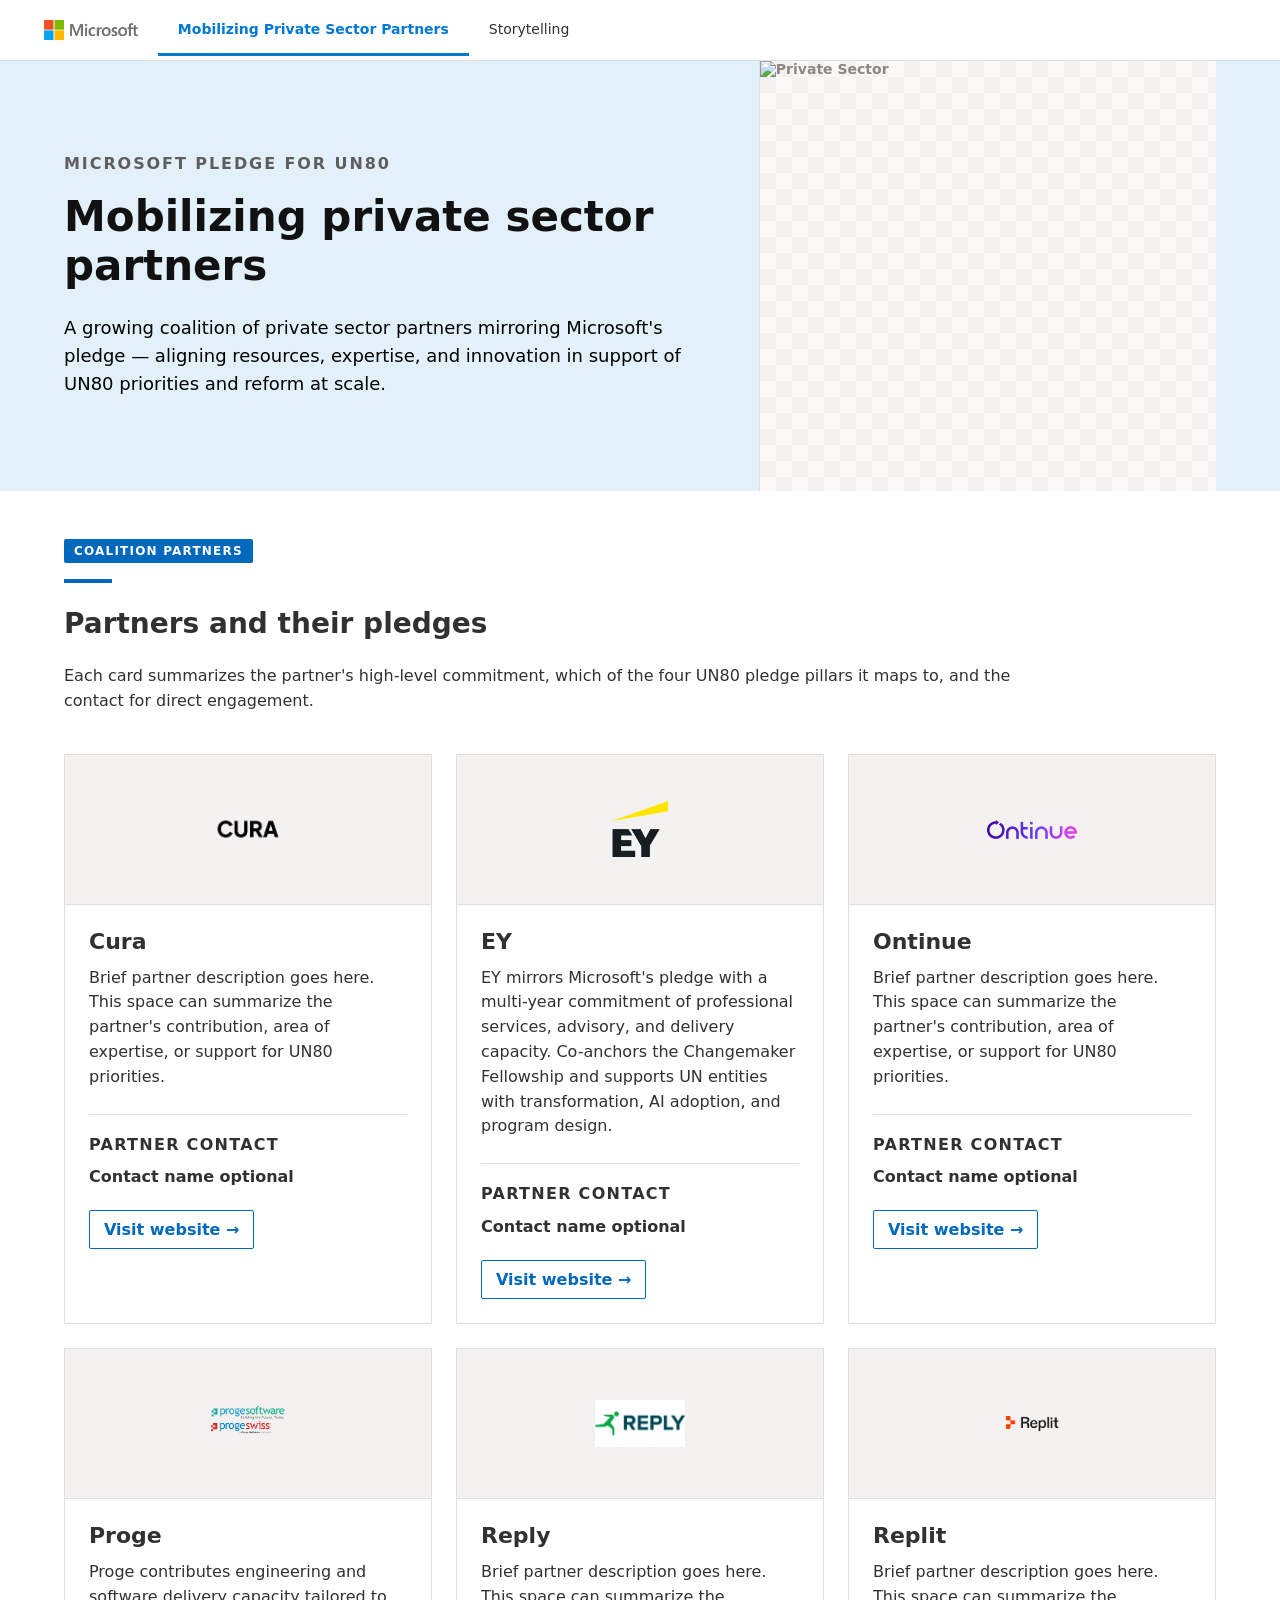
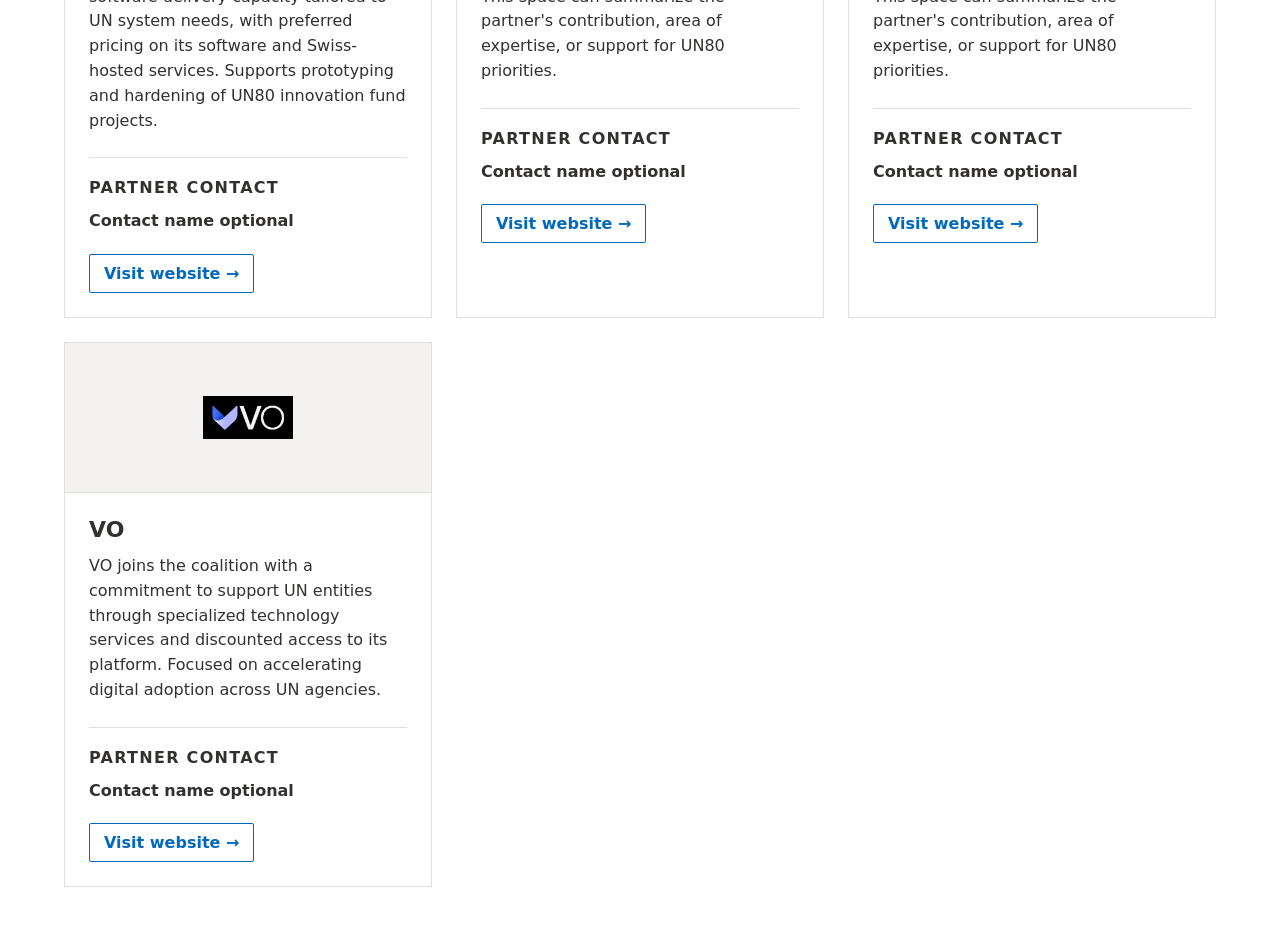
==== commit 11f0d4aa: "Update index.html" ====
--- a/index.html
+++ b/index.html
@@ -9,7 +9,7 @@
 <body>
 <header>
   <div class="header-inner">
-    <a href="index.html" class="brand-logo" aria-label="Microsoft home">
+    <div class="brand-logo" aria-label="Microsoft logo">
       <img src="assets/images/Microsoft-logo.png" alt="Microsoft logo">
     </a>
 
